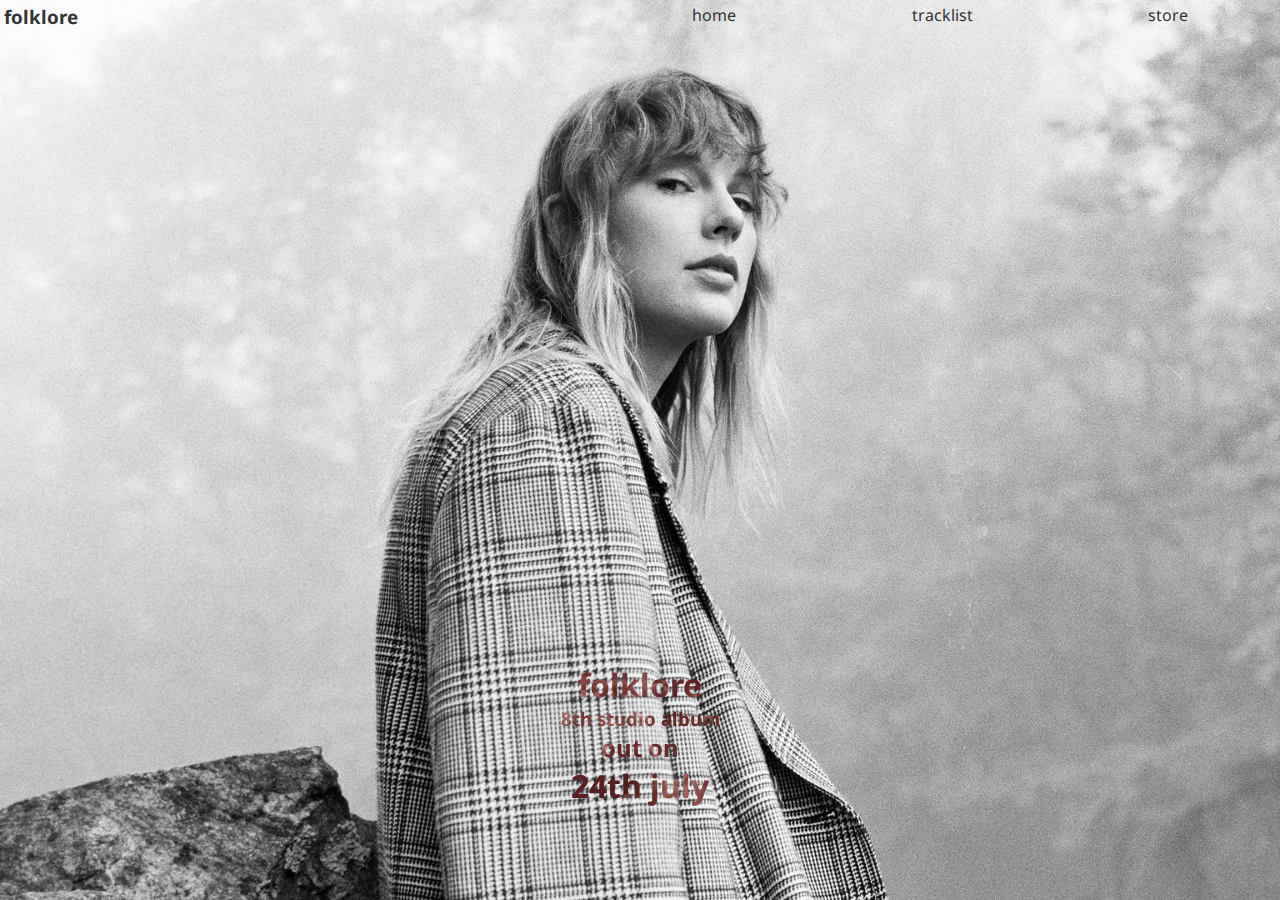
==== index.html @ 976d297f "initial commit" ====
<!DOCTYPE html>
<html lang="en">

<head>
    <meta charset="UTF-8">
    <meta name="viewport" content="width=device-width, initial-scale=1.0">
    <title>folklore</title>
</head>
<link rel="stylesheet" href="style.css">

<body>
    <div class="index">
        <div class="nav">
            <div class="logo">
                <h3>folklore</h3>
            </div>
            <div class="nav-links">
                <ul>
                    <li><a href="index.html">home</a></li>
                    <li><a href="tracklist.html">tracklist</a></li>
                    <li><a href="store.html">store</a></li>
                </ul>
            </div>
        </div>

        <div class="space">

        </div>

        <div class="main">
            <h1 class="announcement">folklore</h1>
            <h3 class="announcement">8th studio album</h3>
            <h2 class="announcement">out on</h2>
            <h1 class="announcement">24th july</h1>
        </div>
    </div>
</body>

</html>
---- style.css ----
@import url('https://fonts.googleapis.com/css2?family=Borel&family=Cedarville+Cursive&family=Noto+Sans:wght@100;400&family=Poppins:wght@100&display=swap');

* {
    margin: 0;
    padding: 0;
    box-sizing: border-box;
    font-family: "Noto Sans", sans-serif;
}

body{
    min-height: 100vh;
    width: 100%;
}

.index{
    min-height: 100vh;
    width: auto;
    background-image: url('./assets/bg-2.jpg');
    background-repeat: no-repeat;
    background-size: cover;
    background-position: top center;
}

.nav {
    display: grid;
    grid-auto-flow: column;
    color: #333;
    padding: .25rem;
    font-size: 1rem;
}

li {
    list-style: none;
}

a {
    text-decoration: none;
    color: #333;
}

.nav-links ul {
    display: grid;
    grid-auto-flow: column;
}

.nav-links li{
    display: grid;
    justify-content: center;
}

@media screen and (max-width: 768px) {
    .nav-links ul{
        display: none;
    }
    .nav .logo{
        display: grid;
        width: 100vw;
        justify-content: center;
    }
}

.space{
    display: grid;
    height: 70vh;
}

.main{
    display: grid;
    background-image: url('./assets/announcement.jpg');
    background-position: left center;
    background-clip: text;
    -webkit-background-clip: text;
}

.main .announcement{
    display: grid;
    justify-content: center;
    color: hsla(0, 88%, 46%, 0.3);
}
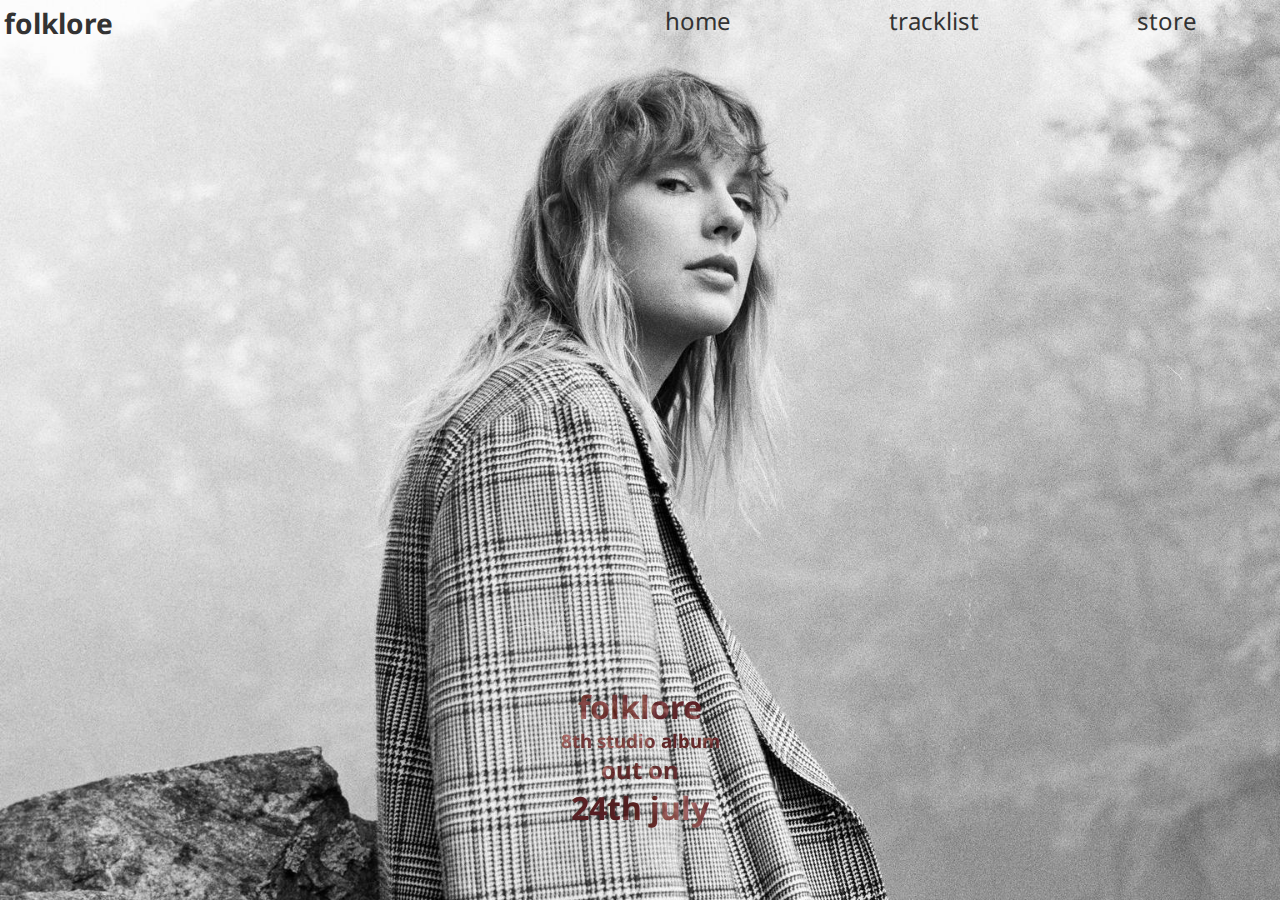
==== commit 151dcfee: "2 am 8 march 2024" ====
--- a/index.html
+++ b/index.html
@@ -7,7 +7,7 @@
     <title>folklore</title>
 </head>
 <link rel="stylesheet" href="style.css">
-
+</html>
 <body>
     <div class="index">
         <div class="nav">
@@ -22,11 +22,8 @@
                 </ul>
             </div>
         </div>
-
         <div class="space">
-
         </div>
-
         <div class="main">
             <h1 class="announcement">folklore</h1>
             <h3 class="announcement">8th studio album</h3>
--- a/style.css
+++ b/style.css
@@ -5,14 +5,17 @@
     padding: 0;
     box-sizing: border-box;
     font-family: "Noto Sans", sans-serif;
+    overflow-x: hidden;
 }
 
-body{
+body {
     min-height: 100vh;
     width: 100%;
 }
 
-.index{
+.index {
+    display: flex;
+    flex-direction: column;
     min-height: 100vh;
     width: auto;
     background-image: url('./assets/bg-2.jpg');
@@ -23,10 +26,13 @@
 
 .nav {
     display: grid;
+    position: sticky;
+    top: 0;
     grid-auto-flow: column;
+    width: 100%;
     color: #333;
     padding: .25rem;
-    font-size: 1rem;
+    font-size: 1.5rem;
 }
 
 li {
@@ -43,28 +49,31 @@
     grid-auto-flow: column;
 }
 
-.nav-links li{
+.nav-links li {
     display: grid;
     justify-content: center;
 }
 
 @media screen and (max-width: 768px) {
-    .nav-links ul{
+    .nav-links ul {
         display: none;
     }
-    .nav .logo{
+    .nav{
+        display: grid;
+        grid-auto-flow: column;
+    }
+    .logo {
         display: grid;
         width: 100vw;
         justify-content: center;
     }
 }
 
-.space{
-    display: grid;
-    height: 70vh;
+.space {
+    flex-grow: 0.9;
 }
 
-.main{
+.main {
     display: grid;
     background-image: url('./assets/announcement.jpg');
     background-position: left center;
@@ -72,8 +81,74 @@
     -webkit-background-clip: text;
 }
 
-.main .announcement{
+.main .announcement {
     display: grid;
     justify-content: center;
     color: hsla(0, 88%, 46%, 0.3);
+}
+
+.tracklist {
+    display: grid;
+    min-height: 100vh;
+    background-image: linear-gradient(to left,grey, aliceblue);
+}
+
+.list h1, .presave h1{
+    display: grid;
+    justify-content: center;
+    background-image: url('./assets/announcement.jpg');
+    background-position: left center;
+    background-clip: text;
+    -webkit-background-clip: text;
+    color: hsla(0, 88%, 46%, 0.3);
+    margin-bottom: 1rem;
+    margin-top: 1rem;
+}
+
+.list li{
+    display: grid;
+    list-style: none;
+    padding: 0.4rem;
+    border: 2.5px solid hsla(0, 0%, 0%, 0.196);
+    margin: .25rem;
+    border-radius: 2rem;
+    font-size: 1.4rem;
+}
+
+.presave{
+    display: grid;
+}
+
+@media screen and (min-width: 0px){
+    .presave{
+        width: 100%;
+        justify-content: center;
+        row-gap: 1rem;
+        column-gap: 1rem;
+    }
+    
+    .presave img{
+        width: 15rem;
+        display: block;
+        margin: 2rem;
+        border-radius: 50%;
+    }
+}
+
+@media screen and (min-width: 990px){
+    .presave .img{
+        display: grid;
+        grid-auto-flow: column;
+        width: 100%;
+        justify-content: center;
+        row-gap: 1rem;
+        column-gap: 1rem;
+    }
+    
+    .presave img{
+        width: 12rem;
+        display: block;
+        margin: 2rem;
+        border-radius: 50%;
+    }
 }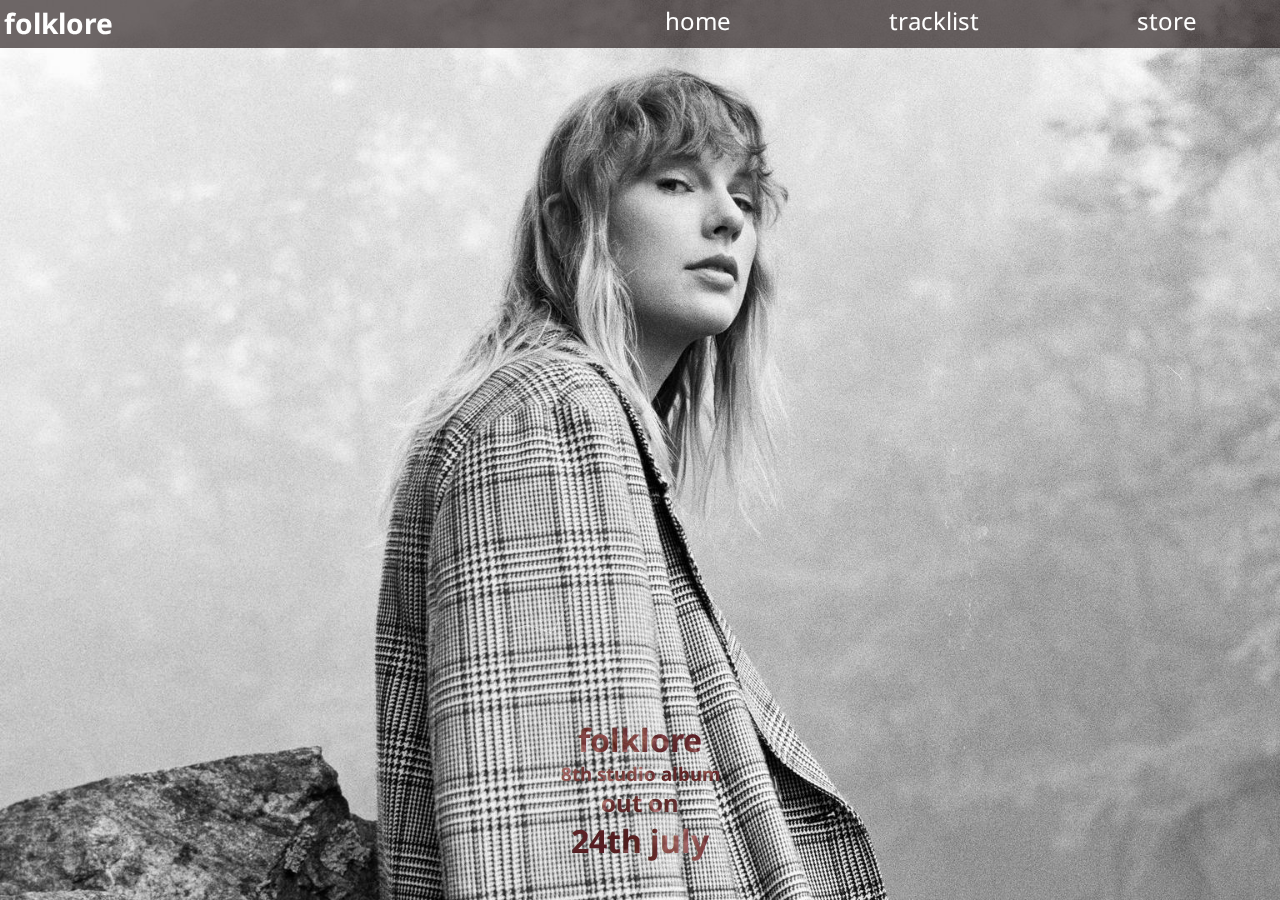
==== commit 63c77c7d: "completed navbar" ====
--- a/index.html
+++ b/index.html
@@ -7,7 +7,9 @@
     <title>folklore</title>
 </head>
 <link rel="stylesheet" href="style.css">
+
 </html>
+
 <body>
     <div class="index">
         <div class="nav">
--- a/style.css
+++ b/style.css
@@ -25,14 +25,16 @@
 }
 
 .nav {
+    position: fixed;
+    top: 0;
     display: grid;
-    position: sticky;
-    top: 0;
     grid-auto-flow: column;
     width: 100%;
-    color: #333;
+    color: #fff;
     padding: .25rem;
     font-size: 1.5rem;
+    background-color: hsla(0, 88%, 3%, 0.6);
+    height: 3rem;
 }
 
 li {
@@ -41,7 +43,7 @@
 
 a {
     text-decoration: none;
-    color: #333;
+    color: #fff;
 }
 
 .nav-links ul {
@@ -58,10 +60,12 @@
     .nav-links ul {
         display: none;
     }
-    .nav{
+
+    .nav {
         display: grid;
         grid-auto-flow: column;
     }
+
     .logo {
         display: grid;
         width: 100vw;
@@ -70,7 +74,7 @@
 }
 
 .space {
-    flex-grow: 0.9;
+    flex-grow: 0.95;
 }
 
 .main {
@@ -88,12 +92,14 @@
 }
 
 .tracklist {
+    margin-top: 3rem;
     display: grid;
     min-height: 100vh;
-    background-image: linear-gradient(to left,grey, aliceblue);
+    background-image: linear-gradient(to left, grey, aliceblue);
 }
 
-.list h1, .presave h1{
+.list h1,
+.presave h1 {
     display: grid;
     justify-content: center;
     background-image: url('./assets/announcement.jpg');
@@ -105,7 +111,7 @@
     margin-top: 1rem;
 }
 
-.list li{
+.list li {
     display: grid;
     list-style: none;
     padding: 0.4rem;
@@ -115,19 +121,19 @@
     font-size: 1.4rem;
 }
 
-.presave{
+.presave {
     display: grid;
 }
 
-@media screen and (min-width: 0px){
-    .presave{
+@media screen and (min-width: 0px) {
+    .presave {
         width: 100%;
         justify-content: center;
         row-gap: 1rem;
         column-gap: 1rem;
     }
-    
-    .presave img{
+
+    .presave img {
         width: 15rem;
         display: block;
         margin: 2rem;
@@ -135,8 +141,8 @@
     }
 }
 
-@media screen and (min-width: 990px){
-    .presave .img{
+@media screen and (min-width: 990px) {
+    .presave .img {
         display: grid;
         grid-auto-flow: column;
         width: 100%;
@@ -144,8 +150,8 @@
         row-gap: 1rem;
         column-gap: 1rem;
     }
-    
-    .presave img{
+
+    .presave img {
         width: 12rem;
         display: block;
         margin: 2rem;
